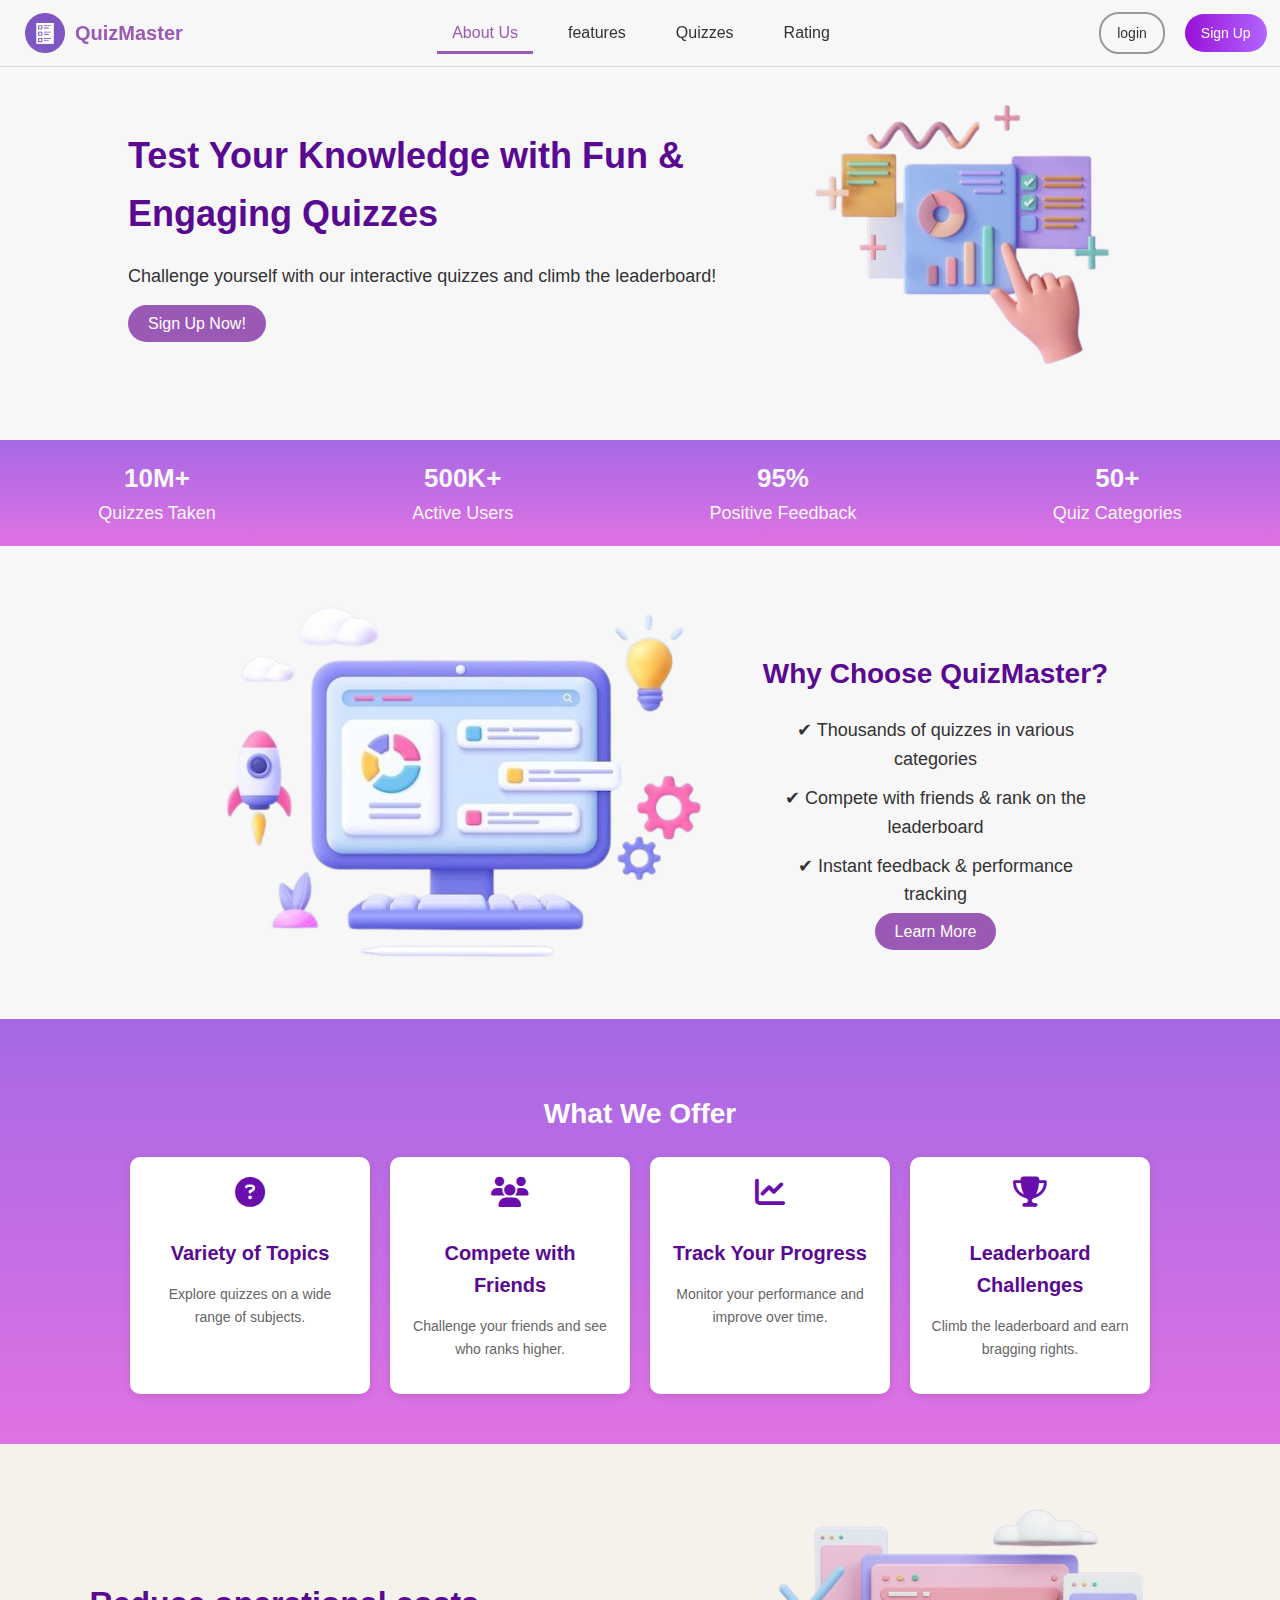
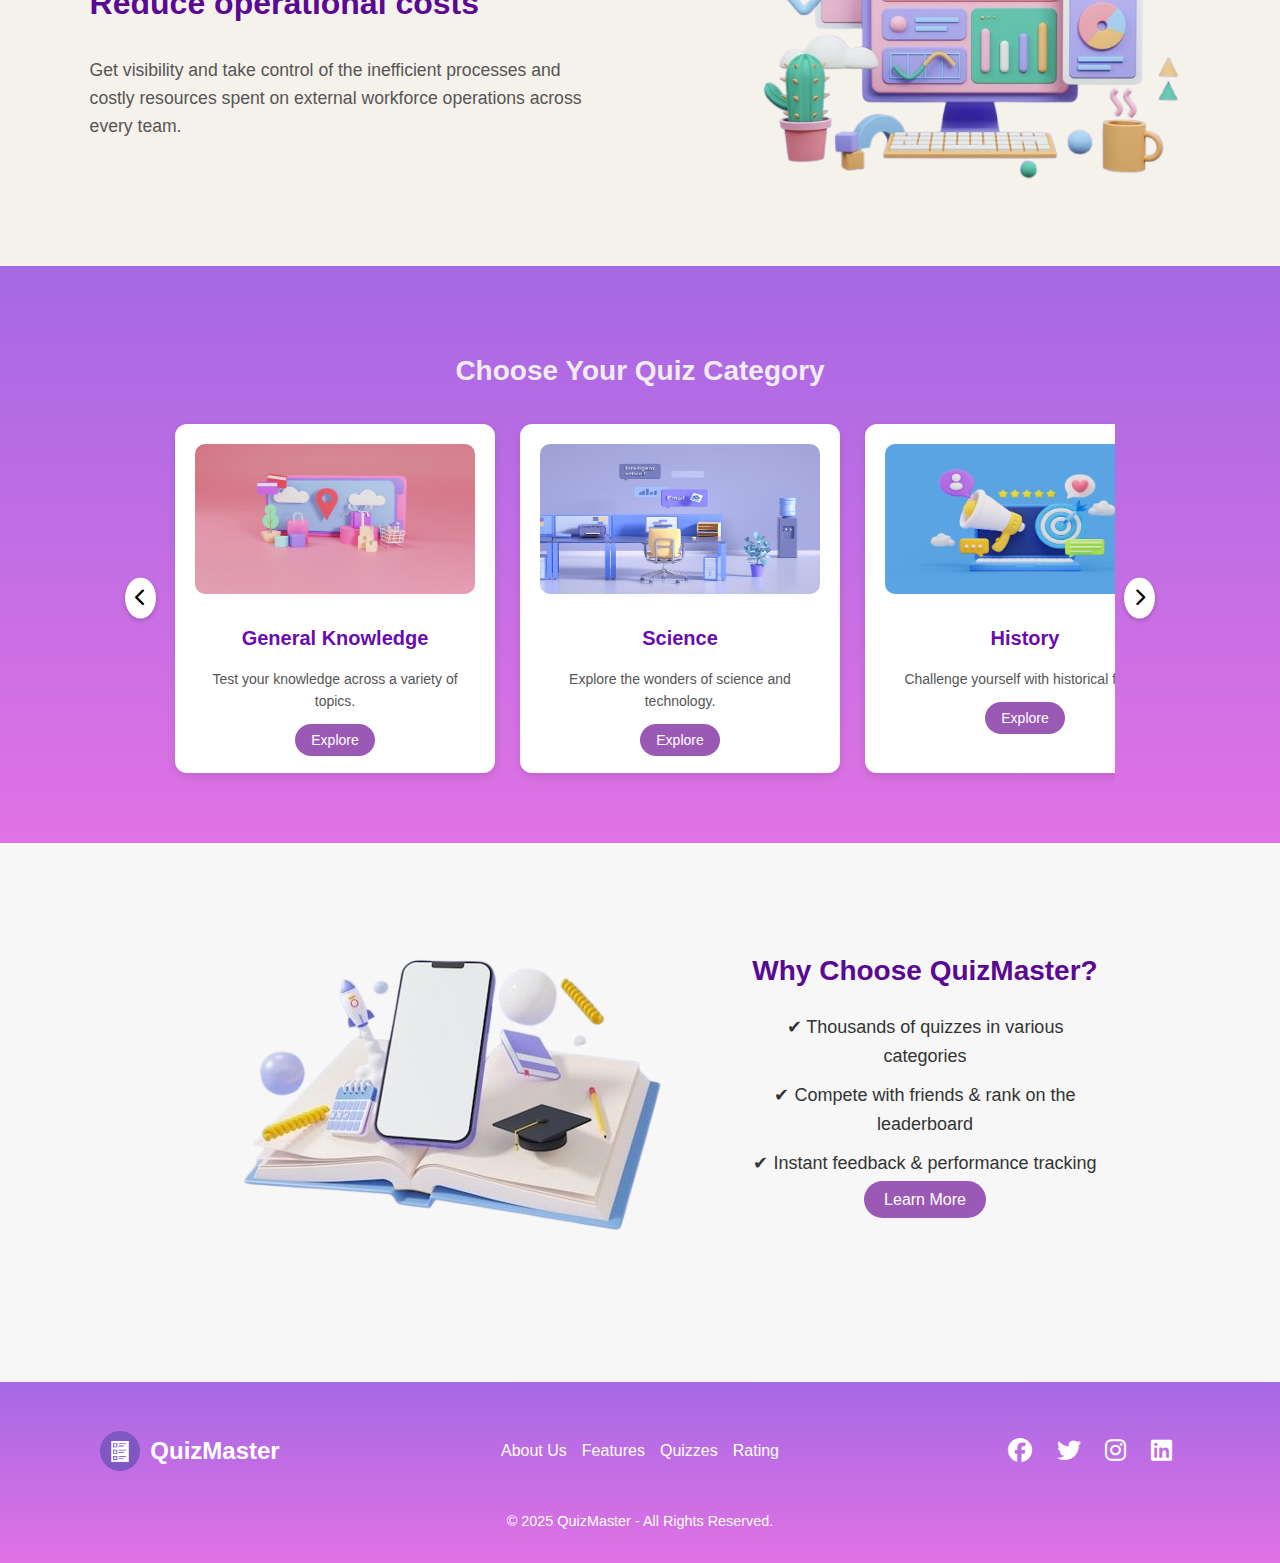
==== index.html @ 01a11b71 "created landing page" ====
<!DOCTYPE html>
<html lang="en">
<head>
    <meta charset="UTF-8">
    <meta name="viewport" content="width=device-width, initial-scale=1.0">
    <title>QuizMaster - Challenge Your Knowledge</title>
    <link rel="stylesheet" href="./public/css/home.css">
    <link rel="stylesheet" href="./public/css/styles.css">
    <link rel="stylesheet" href="https://cdnjs.cloudflare.com/ajax/libs/font-awesome/6.4.2/css/all.min.css">
</head>
<body>

    <!-- Navigation Bar -->
    <nav class="navbar">
        <div class="navbar-left">
            <button class="menu-toggle" aria-label="Toggle navigation">&#9776;</button>
            <img src="./public/images/paper.png" alt="Logo" class="logo">
            <span class="brand-name">QuizMaster</span>
        </div>

        <ul class="nav-links">
            <li><a href="#" class="active">About Us</a></li>
            <li><a href="#">features</a></li>
            <li><a href="#">Quizzes</a></li>
            <li><a href="#">Rating</a></li>
        </ul>

        <div class="navbar-right">
            <a href="#" class="btn-signin"> login</a>
            <a href="#" class="btn-signup">Sign Up</a>
        </div>     
    </nav>

    <section class="hero">
        <div class="hero-text">
            <h1>Test Your Knowledge with Fun & Engaging Quizzes</h1>
            <p>Challenge yourself with our interactive quizzes and climb the leaderboard!</p>
            <a href="#" class="btn">Sign Up Now!</a>
        </div>
        <div class="hero-images">
            <img src="./public/images/d40536bf8962dd9340057b54aef8d0d1-removebg-preview.png" alt="Quiz Illustration 1">
        </div>
    </section>

    <section class="trusted">
        <div class="stats-numbers">
            <p><strong>10M+</strong> Quizzes Taken</p>
            <p><strong>500K+</strong> Active Users</p>
            <p><strong>95%</strong> Positive Feedback</p>
            <p><strong>50+</strong> Quiz Categories</p>
        </div>
    </section>

    <section class="stats">
        <img src="./public/images/08c926031c7cef76a834e25041839403-removebg-preview.png" class="stat-img">

        <div class="stats-content">
            <h2>Why Choose QuizMaster?</h2>
            <ul>
                <li>✔ Thousands of quizzes in various categories</li>
                <li>✔ Compete with friends & rank on the leaderboard</li>
                <li>✔ Instant feedback & performance tracking</li>
            </ul>
            <a href="#" class="btn">Learn More</a>
        </div>
    </section>

    <section class="features">
        <h2>What We Offer</h2>
        <div class="feature-box">
            <div class="feature">
                <i class="fas fa-question-circle"></i>
                <h3>Variety of Topics</h3>
                <p>Explore quizzes on a wide range of subjects.</p>
            </div>
            <div class="feature">
                <i class="fas fa-users"></i>
                <h3>Compete with Friends</h3>
                <p>Challenge your friends and see who ranks higher.</p>
            </div>
            <div class="feature">
                <i class="fas fa-chart-line"></i>
                <h3>Track Your Progress</h3>
                <p>Monitor your performance and improve over time.</p>
            </div>
            <div class="feature">
                <i class="fas fa-trophy"></i>
                <h3>Leaderboard Challenges</h3>
                <p>Climb the leaderboard and earn bragging rights.</p>
            </div>
        </div>
    </section>

    <section class="info-section">
        <div class="info-container">
            <div class="info-text">
                <h2>Reduce operational costs</h2>
                <p>Get visibility and take control of the inefficient processes and costly resources spent on external workforce operations across every team.</p>
            </div>
            <div class="info-image">
                <img src="./public/images/c614032d327041b408f03310af659c50-removebg-preview.png" alt="Statistics Graph">
            </div>
        </div>
    </section>

    <section class="quiz-carousel">
        <h2>Choose Your Quiz Category</h2>
        <div class="carousel-container">
            <button class="carousel-btn left-btn"><i class="fas fa-chevron-left"></i></button>
            <div class="carousel">
                <div class="card active">
                    <img src="./public/images/4c16d876a2c007f4c188b82fe42f966e.jpg" alt="General Knowledge">
                    <h3>General Knowledge</h3>
                    <p>Test your knowledge across a variety of topics.</p>
                    <a href="#" class="btn">Explore</a>
                </div>
                <div class="card">
                    <img src="./public/images/0f8b6c17f0c79933387627c671e55c99.jpg" alt="Science">
                    <h3>Science</h3>
                    <p>Explore the wonders of science and technology.</p>
                    <a href="#" class="btn">Explore</a>
                </div>
                <div class="card">
                    <img src="./public/images/cee53a4eccbd2a807e6c960c0aec1081.jpg" alt="History">
                    <h3>History</h3>
                    <p>Challenge yourself with historical facts.</p>
                    <a href="#" class="btn">Explore</a>
                </div>
                <div class="card">
                    <img src="./public/images/8b1e8913ac4c3b52a1be842d63f8ff62.jpg" alt="History">
                    <h3>technology</h3>
                    <p>Challenge yourself with technological informations.</p>
                    <a href="#" class="btn">Explore</a>
                </div>
            </div>
            <button class="carousel-btn right-btn"><i class="fas fa-chevron-right"></i></button>
        </div>
    </section>

    <section class="stats">
        <img src="./public/images/dfe07a17c164157adbde83470fd27638-removebg-preview.png" class="stat-img">

        <div class="stats-content">
            <h2>Why Choose QuizMaster?</h2>
            <ul>
                <li>✔ Thousands of quizzes in various categories</li>
                <li>✔ Compete with friends & rank on the leaderboard</li>
                <li>✔ Instant feedback & performance tracking</li>
            </ul>
            <a href="#" class="btn">Learn More</a>
        </div>
    </section>

    <footer class="footer">
        <div class="footer-container">
            <div class="footer-logo">
                <img src="./public/images/paper.png" alt="QuizMaster Logo">
                <h2>QuizMaster</h2>
            </div>
            <div class="footer-links">
                <ul>
                    <li><a href="#">About Us</a></li>
                    <li><a href="#">Features</a></li>
                    <li><a href="#">Quizzes</a></li>
                    <li><a href="#">Rating</a></li>
                </ul>
            </div>
            <div class="footer-social">
                <a href="#"><i class="fab fa-facebook"></i></a>
                <a href="#"><i class="fab fa-twitter"></i></a>
                <a href="#"><i class="fab fa-instagram"></i></a>
                <a href="#"><i class="fab fa-linkedin"></i></a>
            </div>
        </div>
        <p class="footer-text">&copy; 2025 QuizMaster - All Rights Reserved.</p>
    </footer>
    
    <script src="./public/js/home.js"></script>
    <script src="./public/js/index.js"></script>
</body>
</html>
---- public/css/home.css ----
body {
    margin: 0;
    font-family: Arial, sans-serif;
    background-color: #f4f4f8;
    overflow-y: scroll;
}

/* Navbar */
.navbar {
    display: flex;
    justify-content: space-between;
    align-items: center;
    background: #ffffff;
    padding: 12px 25px;
    box-shadow: 0px 4px 10px rgba(0, 0, 0, 0.1);
}
.navbar {
    position: fixed;
    top: 0;
    width: 100%;
    z-index: 1000;
}
/* Left Section (Logo) */
.navbar-left {
    display: flex;
    align-items: center;
    gap: 10px;
}

.logo {
    height: 40px;
}

.brand-name {
    font-size: 20px;
    font-weight: bold;
    color: #f4a31e;
}

/* Center Section (Nav Links) */
.nav-links {
    list-style: none;
    display: flex;
    gap: 20px;
    margin: 0;
    padding: 0;
}

.nav-links li {
    display: inline;
}

.nav-links a {
    text-decoration: none;
    color: #333;
    font-size: 16px;
    padding: 10px 15px;
    transition: color 0.3s ease-in-out;
}

.nav-links a.active {
    color: #f4a31e;
    border-bottom: 3px solid #f4a31e;
}

.nav-links a:hover {
    color: #f4a31e;
}

/* Right Section ( Profile + Logout) */
.navbar-right {
    display: flex;
    align-items: center;
    gap: 20px;
}

.profile {
    display: flex;
    align-items: center;
    gap: 8px;
    cursor: pointer;
}

.profile img {
    height: 35px;
    width: 35px;
    border-radius: 50%;
    object-fit: cover;
}

.profile span {
    font-size: 14px;
    color: #333;
}

/* Logout Button */
.logout-btn {
    background-color: #8835e6;
    color: white;
    padding: 8px 15px;
    border-radius: 20px;
    text-decoration: none;
    font-weight: bold;
    transition: all 0.3s ease;
    box-shadow: 0px 3px 10px rgba(162, 0, 255, 0.2);
    position: relative;
    overflow: hidden;
    margin-right: 35px;
}

.logout-btn::before {
    content: "";
    position: absolute;
    top: 0;
    left: -100%;
    width: 100%;
    height: 100%;
    background: rgba(255, 255, 255, 0.3);
    transition: all 0.4s ease;
}

.logout-btn:hover::before {
    left: 100%;
}

.logout-btn:hover {
    transform: scale(1.05);
    box-shadow: 0px 5px 15px rgba(204, 0, 255, 0.4);
}

/* Card Grid */
.container {
    display: flex;
    flex-wrap: wrap;
    justify-content: center;
    gap: 40px;
    padding: 40px;
    padding-top: 25px;
}

/* Responsive Navbar */
@media (max-width: 768px) {
    .nav-links {
        display: none;
        flex-direction: column;
        position: absolute;
        top: 60px;
        background: white;
        width: 200px;
        box-shadow: 0px 4px 10px rgba(0, 0, 0, 0.1);
        padding: 10px 0;
        border-radius: 8px;
    }

    .nav-links.show {
        display: flex;
    }

    .nav-links li {
        text-align: center;
        padding: 10px 0;
    }

    .menu-toggle {
        display: block;
        font-size: 24px;
        background: none;
        border: none;
        cursor: pointer;
    }
}

/* Hide the menu toggle button on larger screens */
@media (min-width: 769px) {
    .menu-toggle {
        display: none;
    }
}

/* Card Styles */
.card {
    width: 300px;
    background-color: #ffffff;
    border-radius: 12px;
    overflow: hidden;
    box-shadow: 0 5px 20px rgba(0, 0, 0, 0.1);
    transition: all 0.3s ease;
}

.card:hover {
    transform: translateY(-10px) rotateY(5deg);
    box-shadow: 0 20px 40px rgba(0, 0, 0, 0.2);
}

.card-image {
    height: 150px;
    background: linear-gradient(135deg, #4f46e5, #818cf8);
}

.card-content {
    padding: 24px;
}

.card-title {
    font-size: 24px;
    font-weight: 600;
    color: #1f2937;
    margin: 0 0 16px;
}

.card-description {
    font-size: 14px;
    color: #4b5563;
    line-height: 1.6;
    margin-bottom: 20px;
}

.card-tags {
    display: flex;
    gap: 8px;
    margin-bottom: 20px;
}

.card-tag {
    font-size: 12px;
    color: #4f46e5;
    background-color: #eef2ff;
    padding: 4px 10px;
    border-radius: 20px;
    transition: all 0.3s ease;
}

.card-tag:hover {
    background-color: #4f46e5;
    color: white;
}

.card-footer {
    display: flex;
    justify-content: space-between;
    align-items: center;
    padding-top: 16px;
    border-top: 1px solid #e5e7eb;
}

/* Star Rating */
.card-rating {
    display: flex;
    gap: 4px;
}

.star {
    width: 20px;
    height: 20px;
    fill: #FFD700; /* Gold color */
    transition: transform 0.3s ease;
}

.star:hover {
    transform: scale(1.2);
}

.card-button {
    padding: 10px 20px;
    background: linear-gradient(135deg, #4f46e5, #818cf8);
    color: white;
    text-decoration: none;
    border-radius: 25px;
    font-weight: 600;
    transition: all 0.3s ease;
}

.card-button:hover {
    transform: translateY(-3px);
    box-shadow: 0 5px 15px rgba(79, 70, 229, 0.4);
}

.card-image img {
    width: 100%;
    height: 100%;
    object-fit: cover;
    border-radius: 10px 10px 0 0;
}


.dashboard-title {
    padding-top: 65px;
    text-align: left;
    background-color: #f4f4f4;
    border-radius: 8px;
    margin: 20px auto;
    width: 90%;
}

.dashboard-title {
    font-size: 2rem;
    color: #5a2d82; 

}
@media (max-width: 768px) {

    .dashboard-title {
        padding-top: 12%;
    }
}
---- public/css/styles.css ----
body {
    font-family: 'Arial', sans-serif;
    margin: 0;
    padding: 0;
    background: #f7f7f7;
    color: #333;
    line-height: 1.6;
}

.navbar-right{
    margin-right: 3%;
}

/* Sign In Button */
.btn-signin {
    background: transparent;
    border: 2px solid #999;
    color: #333;
    padding: 8px 16px;
    border-radius: 20px;
    text-decoration: none;
    font-size: 14px;
    transition: all 0.3s ease-in-out;
}

.btn-signin:hover {
    background: #ddd;
    color: #000;
}

/* Free Trial Button */
.btn-signup {
    background: linear-gradient(90deg, #9911d8, #b266ff);
    border: none;
    color: #fff;
    padding: 8px 16px;
    border-radius: 20px;
    text-decoration: none;
    font-size: 14px;
    transition: all 0.3s ease-in-out;
}

.btn-signup:hover {
    background: linear-gradient(90deg, #e0559a, #9a55e0);
}

.navbar{
    box-shadow: 0px 4px 10px rgba(0, 0, 0, 0); 
    background: #f7f7f7;
    padding: 12px 25px;
    border-bottom: 1px solid gainsboro;
}

.brand-name {
    font-size: 20px;
    font-weight: bold;
    color: #9b59b6;
}

/* Center Section (Nav Links) */
.nav-links {
    list-style: none;
    display: flex;
    gap: 20px;
    margin: 0;
    padding: 0;
}

.nav-links li {
    display: inline;
}

.nav-links a {
    text-decoration: none;
    color: #333;
    font-size: 16px;
    padding: 10px 15px;
    transition: color 0.3s ease-in-out;
}

.nav-links a.active {
    color: #9b59b6;
    border-bottom: 3px solid #9b59b6;
}

.nav-links a:hover {
    color: #9b59b6;
}

.btn {
    background: #9b59b6;
    color: #fff;
    padding: 10px 20px;
    border-radius: 20px;
    text-decoration: none;
    transition: background 0.3s ease;
}

.btn:hover {
    background: #8e44ad;
}

/* Hero Section */
.hero {
    display: flex;
    align-items: center;
    justify-content: space-between;
    padding: 3% 10%;
    background: #f7f7f7;
}

.hero-text h1 {
    font-size: 36px;
    color: #590992;
    margin-bottom: 20px;
}

.hero-text p {
    font-size: 18px;
    color: #333;
    margin-bottom: 20px;
}

.hero-images img {
    width: 100%;
    border-radius: 10%;
    margin: 10px;
    transition: transform 0.3s ease;
}

.hero-images img:hover {
    transform: scale(1.1);
}

/* Trusted Section */
.trusted {
    text-align: center;
    background: linear-gradient(180deg, #a669e4, #e072e4);
}

.trusted span {
    font-weight: bold;
    color: #6a0dad;
}

.logos {
    display: flex;
    justify-content: center;
    gap: 20px;
    margin-top: 20px;
}

.logos img {
    width: 100px;
    height: auto;
}

.stats-numbers {
    display: flex;
    justify-content: space-around;
}

.stats-numbers p {
    font-size: 18px;
    color: #f7f7f7;
}

.stats-numbers strong {
    font-size: 26px;
    color: #f7f7f7;
    display: flex;
    flex-direction: column;
}

/* Statistics Section */
.stats {
    display: flex;
    justify-content: space-between;
    padding: 2% 13%;
    background: #f7f7f7;
    text-align: center;
}

.stats-content{
    margin-top: 6%;
}
.stats-content h2 {
    font-size: 28px;
    color: #590992;
    margin-bottom: 20px;
}

.stats-content ul {
    list-style: none;
    padding: 0;
    margin: 2%;

}

.stats-content ul li {
    font-size: 18px;
    color: #333;
    margin-bottom: 10px;
}

@media (max-width: 992px) {
    .stats {
        flex-direction: column;
        text-align: center;
    }
    .stat-img {
        max-width: 90%;
        margin-bottom: 20px;
    }
    .stats-content {
        max-width: 90%;
    }
}

@media (max-width: 600px) {
    .stats-content h2 {
        font-size: 1.8rem;
    }
    .stats-content ul li {
        font-size: 1rem;
    }
    .btn {
        padding: 10px 18px;
        font-size: 0.9rem;
    }
    .stat-img {
        max-width: 80%;
    }
}

/* Features Section */
.features {
    text-align: center;
    padding: 50px;
    background: linear-gradient(180deg, #a669e4, #e072e4);
}

.features h2 {
    font-size: 28px;
    color: #fff;
    margin-bottom: 20px;
}

.feature-box {
    display: flex;
    justify-content: center;
    gap: 20px;
    flex-wrap: wrap;
}

.feature {
    background: white;
    padding: 20px;
    border-radius: 10px;
    box-shadow: 0 2px 10px rgba(0, 0, 0, 0.1);
    width: 200px;
    transition: transform 0.3s ease;
}

.feature:hover {
    transform: translateY(-10px);
}

.feature i {
    font-size: 30px;
    color: #6a0dad;
    margin-bottom: 10px;
}

.feature h3 {
    font-size: 20px;
    color: #590992;
    margin-bottom: 10px;
}

.feature p {
    font-size: 14px;
    color: #666;
}

/* Footer */
footer {
    background: linear-gradient(180deg, #a669e4, #e072e4);
    color: white;
    text-align: center;
    padding: 20px;
    margin-top: 50px;
}

footer p {
    margin: 0;
}

/* Carousel Section */
.quiz-carousel {
    text-align: center;
    padding: 60px 20px;
    background: linear-gradient(180deg, #a669e4, #e072e4);
}

.quiz-carousel h2 {
    font-size: 28px;
    color: #f0ecec;
    margin-bottom: 20px;
}

.carousel-container {
    display: flex;
    align-items: center;
    justify-content: center;
    position: relative;
    max-width: 950px;
    margin: auto;
}

.carousel {
    display: flex;
    gap: 25px;
    overflow-x: auto;
    scroll-behavior: smooth;
    padding: 10px;
    scrollbar-width: none;
}

.carousel::-webkit-scrollbar {
    display: none;
}

.card {
    min-width: 280px;
    background: white;
    padding: 20px;
    border-radius: 12px;
    box-shadow: 0 4px 10px rgba(0, 0, 0, 0.1);
    text-align: center;
    transition: transform 0.3s ease-in-out;
}

.card img {
    width: 100%;
    height: 150px;
    border-radius: 10px;
}

.card h3 {
    font-size: 20px;
    color: #6a0dad;
    margin-bottom: 10px;
}

.card p {
    font-size: 14px;
    color: #555;
    margin-bottom: 15px;
}

.card .btn {
    background: #9b59b6;
    color: white;
    padding: 8px 16px;
    border-radius: 20px;
    text-decoration: none;
    font-size: 14px;
    transition: background 0.3s;
}

.card .btn:hover {
    background: #8e44ad;
}

.carousel-btn {
    background: white;
    border: none;
    padding: 10px;
    border-radius: 50%;
    box-shadow: 0 2px 5px rgba(0, 0, 0, 0.2);
    cursor: pointer;
    font-size: 18px;
    position: absolute;
    top: 50%;
    transform: translateY(-50%);
    transition: background 0.3s;
}

.carousel-btn:hover {
    background: #eee;
}

.left-btn {
    left: -40px;
}

.right-btn {
    right: -40px;
}

.info-section {
    background-color: #F5F1EB;
    padding: 35px 7%;
}

.info-container {
    display: flex;
    align-items: center;
    justify-content: space-between;
}

.info-container.reverse {
    flex-direction: row-reverse;
}

.info-text {
    max-width: 45%;
}

.info-text h2 {
    font-size: 2rem;
    color: #590992;
    font-weight: bold;
}

.info-text p {
    font-size: 1.1rem;
    color: #555;
    margin-top: 10px;
}

.info-image {
    max-width: 40%;
}

.info-image img {
    width: 100%;
}

/* Responsive Design */
@media (max-width: 768px) {
    .info-container {
        flex-direction: column;
        text-align: center;
    }
    .info-container.reverse {
        flex-direction: column;
    }
    .info-text, .info-image {
        max-width: 100%;
    }
}

/* Footer Styles */
.footer {
    background-color: #6C63FF;
    color: white;
    text-align: center;
    font-family: Arial, sans-serif;
    padding: 30px 20px;
}

.footer-container {
    display: flex;
    justify-content: space-between;
    align-items: center;
    flex-wrap: wrap;
    max-width: 1200px;
    margin: 0 auto;
}

/* Footer Logo */
.footer-logo {
    display: flex;
    align-items: center;
    flex: 1;
    min-width: 200px;
    justify-content: center;
}

.footer-logo img {
    width: 40px;
    height: 40px;
    margin-right: 10px;
}

.footer-logo h2 {
    font-size: 1.5rem;
    font-weight: bold;
}

/* Footer Links */
.footer-links {
    flex: 2;
    min-width: 250px;
    text-align: center;
}

.footer-links ul {
    list-style: none;
    padding: 0;
    margin: 0;
    display: flex;
    justify-content: center;
    flex-wrap: wrap;
    gap: 15px;
}

.footer-links ul li {
    display: inline;
}

.footer-links ul li a {
    text-decoration: none;
    color: white;
    font-size: 1rem;
    transition: 0.3s;
}

.footer-links ul li a:hover {
    color: #FFD700;
}

/* Footer Social Icons */
.footer-social {
    flex: 1;
    min-width: 200px;
    text-align: center;
}

.footer-social a {
    color: white;
    font-size: 1.5rem;
    margin: 0 10px;
    transition: 0.3s;
}

.footer-social a:hover {
    color: #FFD700;
}

/* Footer Copyright Text */
.footer-text {
    margin-top: 20px;
    font-size: 0.9rem;
}

/* 🔹 Responsive Footer */
@media (max-width: 768px) {
    .footer-container {
        flex-direction: column;
        text-align: center;
    }

    .footer-logo,
    .footer-links,
    .footer-social {
        margin-bottom: 15px;
    }

    .footer-links ul {
        flex-direction: column;
        gap: 10px;
    }

    .footer-social {
        margin-top: 15px;
    }
}

@media (max-width: 480px) {
    .footer-logo h2 {
        font-size: 1.2rem;
    }

    .footer-links ul li a {
        font-size: 0.9rem;
    }

    .footer-social a {
        font-size: 1.3rem;
    }
}
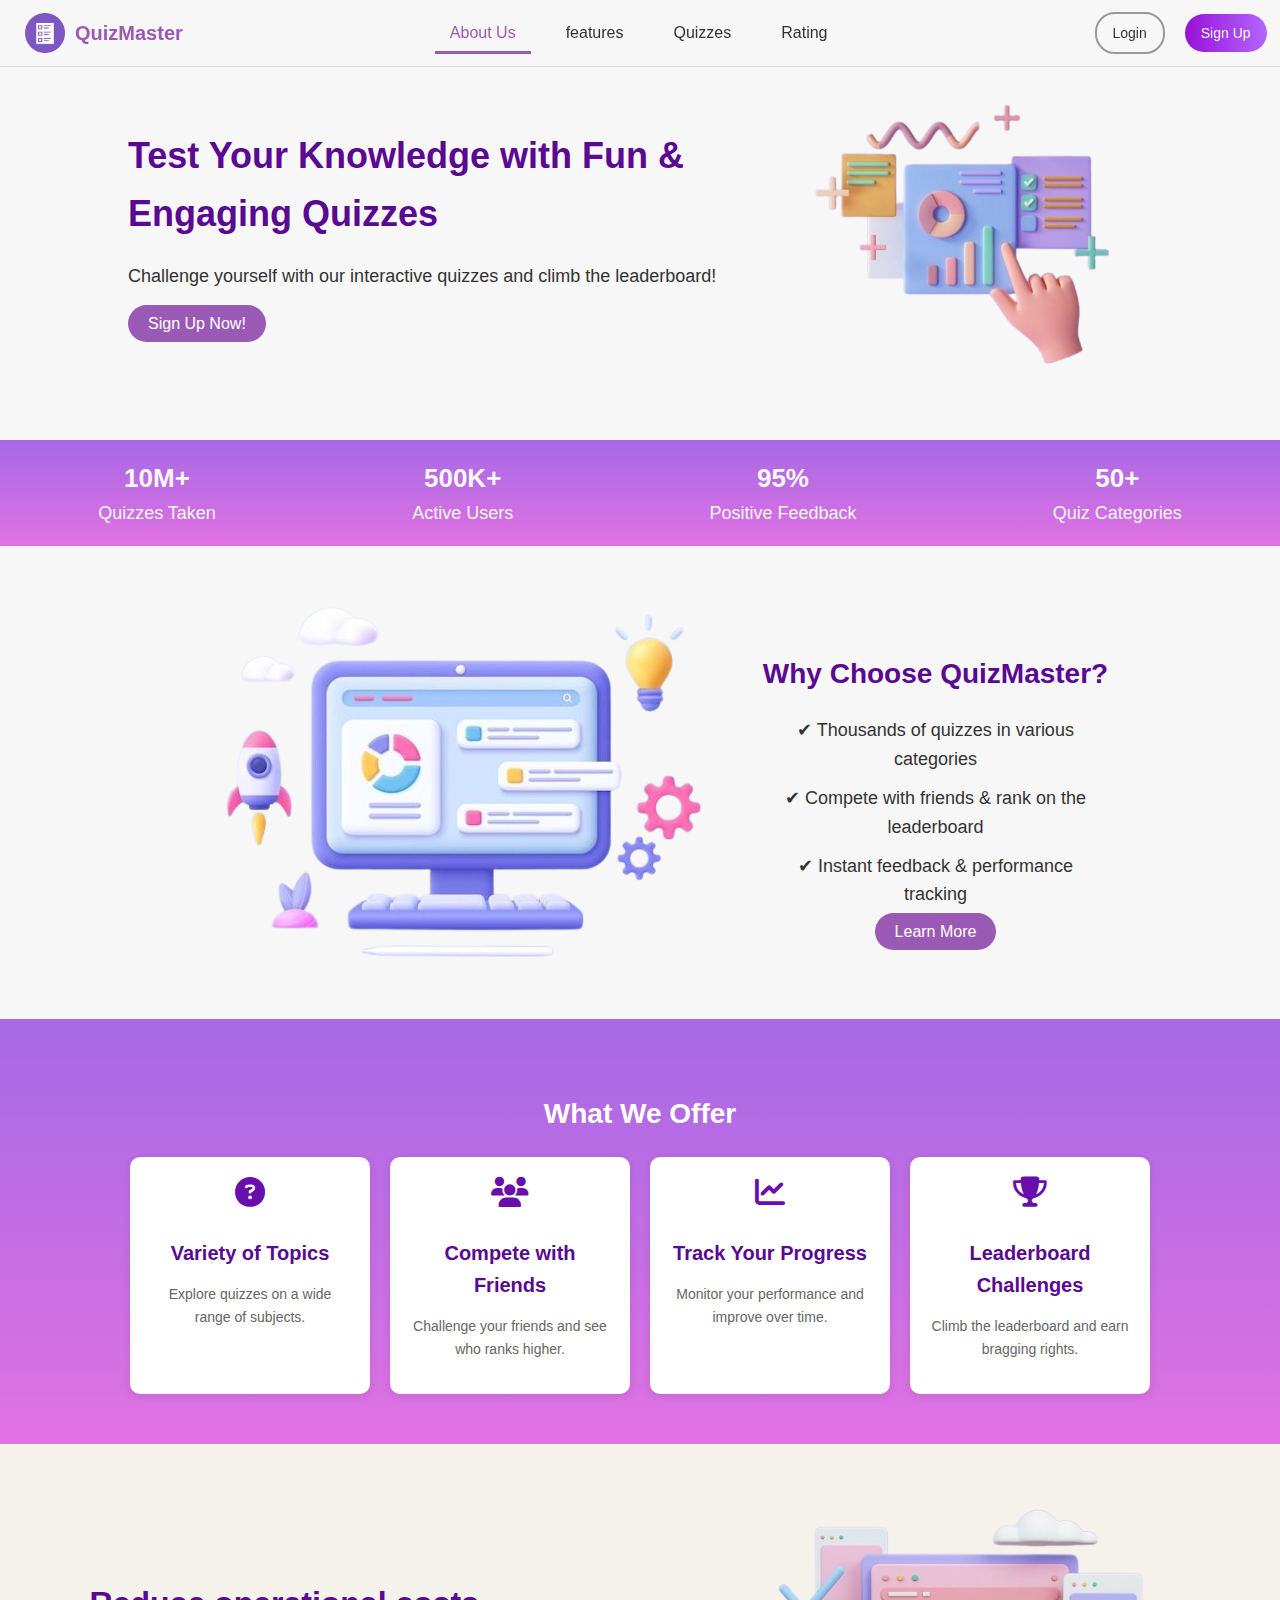
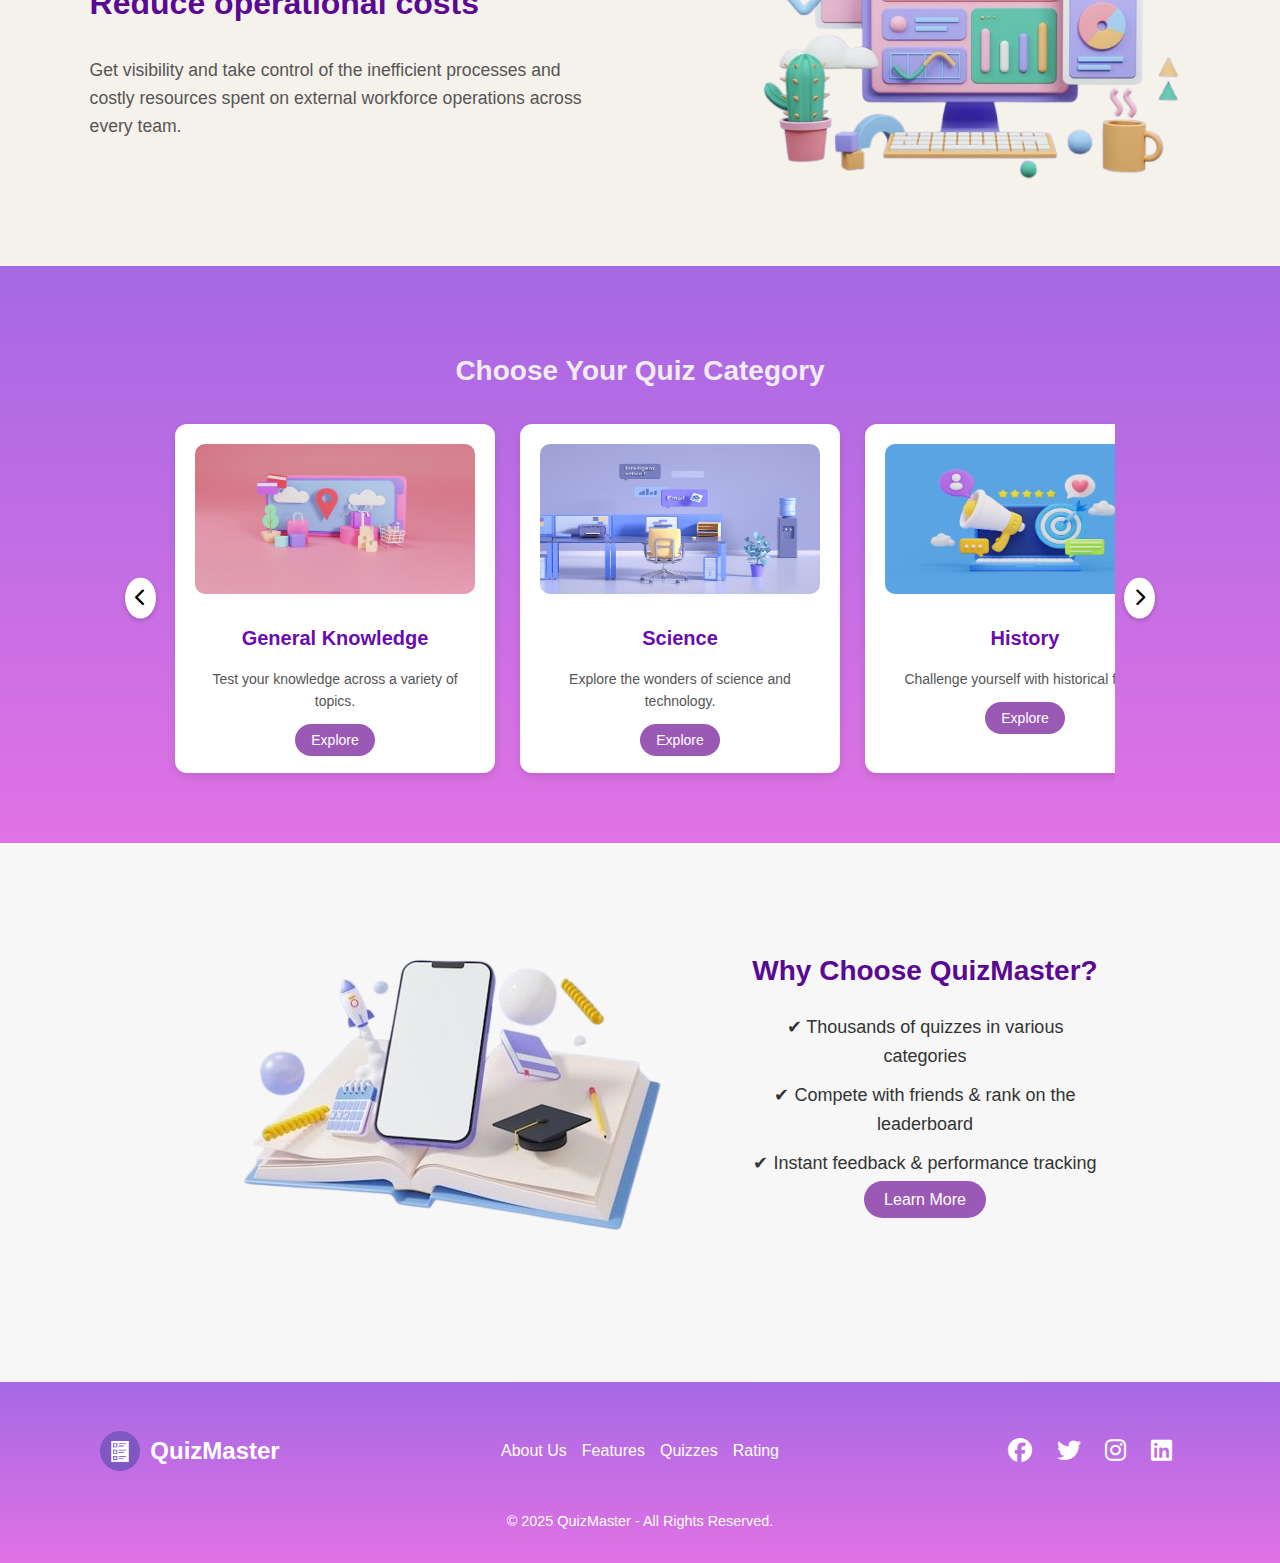
==== commit 746920b9: "link index.html with registration.html" ====
--- a/index.html
+++ b/index.html
@@ -26,9 +26,11 @@
         </ul>
 
         <div class="navbar-right">
-            <a href="#" class="btn-signin"> login</a>
-            <a href="#" class="btn-signup">Sign Up</a>
-        </div>     
+            <a href="public/registration.html#login" class="btn-signin">Login</a>
+            <a href="public/registration.html#signup" class="btn-signup">Sign Up</a>
+        </div>
+        
+        
     </nav>
 
     <section class="hero">
--- a/public/css/home.css
+++ b/public/css/home.css
@@ -304,3 +304,133 @@
     }
 }
 
+
+.quiz-details-modal {
+    position: fixed;
+    bottom: 0;
+    left: 0;
+    width: 100%;
+    background: white;
+    border-radius: 20px 20px 0 0;
+    padding: 24px;
+    box-shadow: 0 -4px 20px rgba(0, 0, 0, 0.15);
+    z-index: 1001; /* Higher than overlay */
+    transform: translateY(100%); /* Start off-screen */
+    transition: transform 0.3s ease;
+}
+.quiz-title{
+    color: #5a2d82; 
+    margin-bottom: -5px;
+}
+
+.quiz-details-modal.show {
+    transform: translateY(0); /* Slide up to visible */
+}
+
+.modal-header {
+    display: flex;
+    justify-content: space-between;
+    align-items: center;
+    margin-bottom: 20px;
+}
+
+.modal-close {
+    background: none;
+    border: none;
+    font-size: 24px;
+    color: #666;
+    cursor: pointer;
+    padding: 4px;
+}
+
+.quiz-description {
+    color: #4b5563;
+    line-height: 1.6;
+    margin-bottom: 24px;
+}
+
+.difficulty-section h3 {
+    color: #1f2937;
+    margin-bottom: 16px;
+}
+
+.difficulty-options {
+    display: flex;
+    gap: 12px;
+    margin-bottom: 24px;
+}
+
+.difficulty-btn {
+    flex: 1;
+    padding: 12px;
+    border: 2px solid #e5e7eb;
+    border-radius: 12px;
+    background: white;
+    color: #4b5563;
+    font-weight: 600;
+    cursor: pointer;
+    transition: all 0.2s ease;
+}
+
+.difficulty-btn:hover {
+    border-color: #8835e6;
+    color: #8835e6;
+}
+
+.difficulty-btn.selected {
+    background: #8835e6;
+    border-color: #8835e6;
+    color: white;
+}
+
+.start-quiz-btn {
+    width: 100%;
+    padding: 16px;
+    background: #8835e6;
+    color: white;
+    border: none;
+    border-radius: 12px;
+    font-weight: 600;
+    cursor: pointer;
+    transition: all 0.2s ease;
+    margin-bottom: 15px;
+}
+
+.start-quiz-btn:hover {
+    background: #7029cc;
+    transform: translateY(-2px);
+}
+
+.start-quiz-btn:disabled {
+    background: #ccc;
+    cursor: not-allowed;
+    transform: none;
+}
+
+/* Overlay */
+.modal-overlay {
+    position: fixed;
+    top: 0;
+    left: 0;
+    width: 100%;
+    height: 100%;
+    background: rgba(0, 0, 0, 0.5);
+    opacity: 0;
+    visibility: hidden;
+    transition: all 0.3s ease;
+    z-index: 1000;
+}
+
+.modal-overlay.show {
+    opacity: 1;
+    visibility: visible;
+}
+
+/* Responsive adjustments */
+@media (min-width: 768px) {
+    .quiz-details-modal {
+        width: 500px;
+        left: 50%;
+        margin-left: -250px; /* Half of width */
+    }
+}